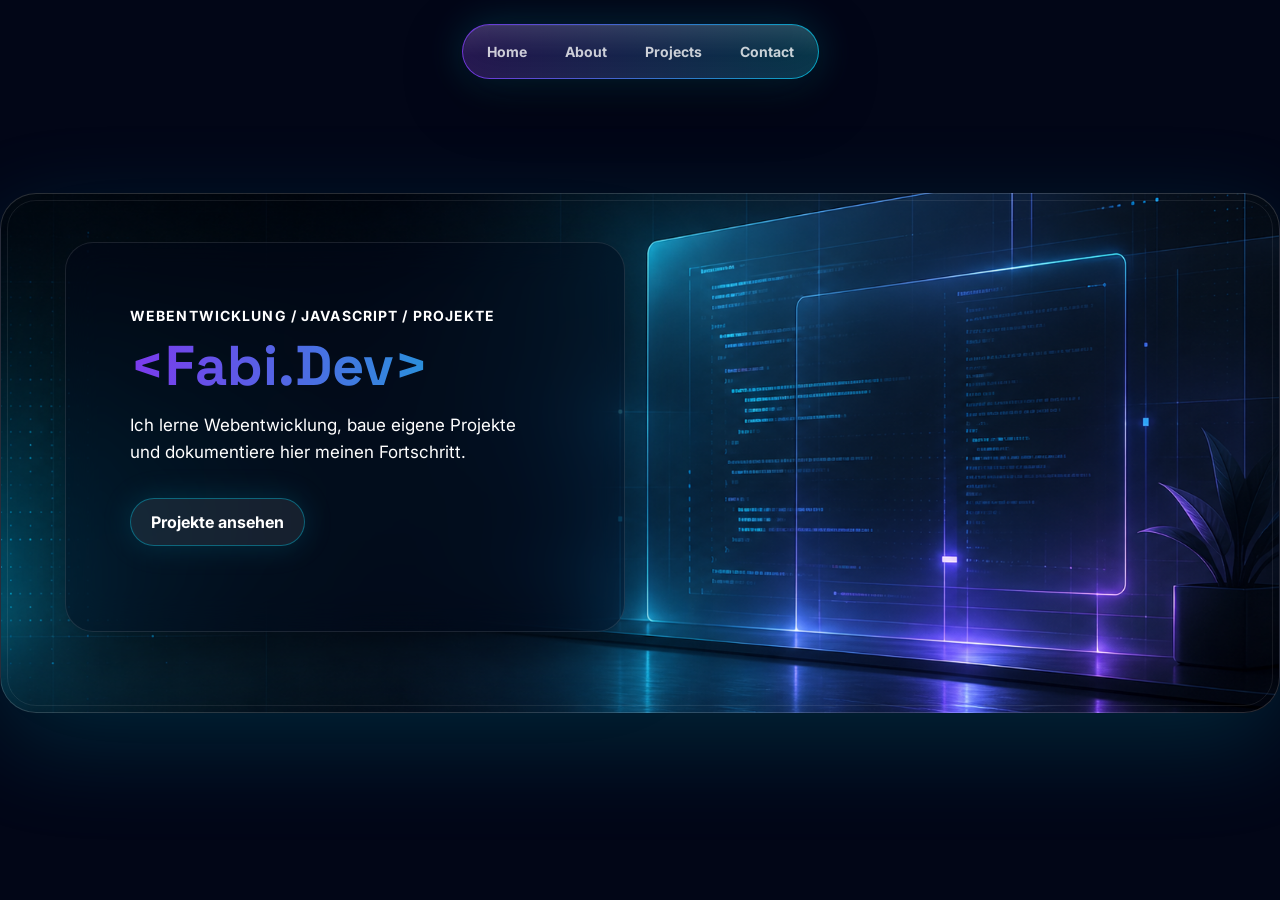
==== index.html @ 0a35dfc0 "Finish home 0.1" ====
﻿<!DOCTYPE html>
<html lang="de">
<head>
    <link rel="preconnect" href="https://fonts.googleapis.com">
    <link rel="preconnect" href="https://fonts.gstatic.com" crossorigin>
    <link href="https://fonts.googleapis.com/css2?family=Inter:wght@400;500;700;900&family=Space+Grotesk:wght@500;700&display=swap" rel="stylesheet">
    <meta charset="UTF-8">
    <meta name="viewport" content="width=device-width, initial-scale=1.0">
    <link rel="stylesheet" href="style.css">
    <title>Fabis-Portfolio</title>
</head>
<body>
    <header class="site-header">
       <nav class="glass-nav">
            <ul class="nav-links">
                <li><a href="#home">Home</a></li>
                <li><a href="#about">About</a></li>
                <li><a href="#projects">Projects</a></li>
                <li><a href="#contact">Contact</a></li>
            </ul>
        </nav>
    </header>

    <section class="hero">
        <div class="hero-card">
            <p class="hero-label">Webentwicklung / JavaScript / Projekte</p>
            <h1>&lt;Fabi.Dev&gt;</h1>
            <p class="hero-text">Ich lerne Webentwicklung, baue eigene Projekte und dokumentiere hier meinen Fortschritt.</p>
            <a class="hero-button" href="#projects">Projekte ansehen</a>
        </div>
    </section>

    <script src="main.js"></script>
</body>
</html>
---- style.css ----
h1,
h2,
h3,
.logo-text {
  font-family: "Space Grotesk", sans-serif;
}

* {
    box-sizing: border-box;
}

body {
  margin: 0;
  font-family: "Inter", sans-serif;
  background-color: #020617;
  color: white;
}

h1,
h2,
h3,
p {
    margin: 0;
}


.hero {
  display: flex;
  align-items: flex-start;
  max-width: 1280px;
  min-height: 520px;
  margin: 90px auto 0;
  padding: 48px 64px;
  border-radius: 36px;
  background-image: url("assets/img/bg-main.png");
  background-size: cover;
  background-position: center;
  background-repeat: no-repeat;
  border: 1px solid rgba(255, 255, 255, 0.16);
  box-shadow: 0 30px 100px rgba(6, 182, 212, 0.18);
  outline: 1px solid rgba(255, 255, 255, 0.08);
  outline-offset: -8px;
}

.hero-card {
  width: 560px;
  min-height: 390px;
  padding: 64px;
  border-radius: 28px;
  background: rgba(2, 6, 23, 0.42);
  border: 1px solid rgba(255, 255, 255, 0.1);
  backdrop-filter: blur(18px);
  box-shadow: 0 24px 80px rgba(0, 0, 0, 0.35);
}

.hero-card h1 {
  font-size: 56px;
  line-height: 1;
  background: linear-gradient(90deg, #7C3AED, #06b6d4);
  -webkit-background-clip: text;
  color: transparent;
}

.hero-label {
  margin-bottom: 14px;
  color: #ffffff;
  font-size: 14px;
  font-weight: 700;
  letter-spacing: 0.08em;
  text-transform: uppercase;
}

.hero-text {
  max-width: 390px;
  margin-top: 18px;
  color: rgb(255, 255, 255);
  font-size: 17px;
  line-height: 1.6;
}

.hero-button {
  display: inline-flex;
  margin-top: 32px;
  padding: 13px 20px;
  border-radius: 999px;
  background: rgba(255, 255, 255, 0.08);
  border: 1px solid rgba(6, 182, 212, 0.45);
  color: white;
  font-weight: 700;
  text-decoration: none;
  box-shadow: 0 0 30px rgba(6, 182, 212, 0.18);
}

.hero-button:hover {
  background: rgba(6, 182, 212, 0.16);
}


.site-header {
  position: relative;
  padding: 24px 48px;
}

.brand {
  position: absolute;
  left: 48px;
  top: 24px;
  display: flex;
  align-items: center;
  gap: 12px;
}

.logo-img {
  width: 44px;
  height: 44px;
  object-fit: contain;
}

.logo-text {
  font-size: 22px;
  font-weight: 700;
}

.glass-nav {
  position: relative;
  width: fit-content;
  margin: 0 auto;
  padding: 8px;
  border-radius: 999px;
  background:
    linear-gradient(rgba(2, 6, 23, 0.72), rgba(2, 6, 23, 0.72)) padding-box,
    linear-gradient(90deg, rgba(124, 58, 237, 0.9), rgba(6, 182, 212, 0.9)) border-box;
  border: 1px solid transparent;
  backdrop-filter: blur(22px);
  box-shadow:
    inset 0 1px 0 rgba(255, 255, 255, 0.16),
    inset 0 -18px 35px rgba(255, 255, 255, 0.035),
    0 18px 60px rgba(0, 0, 0, 0.35),
    0 0 42px rgba(6, 182, 212, 0.22);
}

.glass-nav::before {
  position: absolute;
  inset: 1px;
  border-radius: inherit;
  background: linear-gradient(180deg, rgba(255, 255, 255, 0.12), transparent 58%);
  content: "";
  pointer-events: none;
}

.nav-links {
  display: flex;
  gap: 6px;
  padding: 0;
  margin: 0;
  list-style: none;
}

.nav-links a {
  display: inline-flex;
  padding: 10px 16px;
  border-radius: 999px;
  color: rgba(255, 255, 255, 0.78);
  font-size: 14px;
  font-weight: 700;
  text-decoration: none;
  transition: background 0.2s ease, color 0.2s ease, box-shadow 0.2s ease;
}

.nav-links a:hover {
  color: white;
  background: rgba(255, 255, 255, 0.11);
  box-shadow: inset 0 1px 0 rgba(255, 255, 255, 0.12);
}
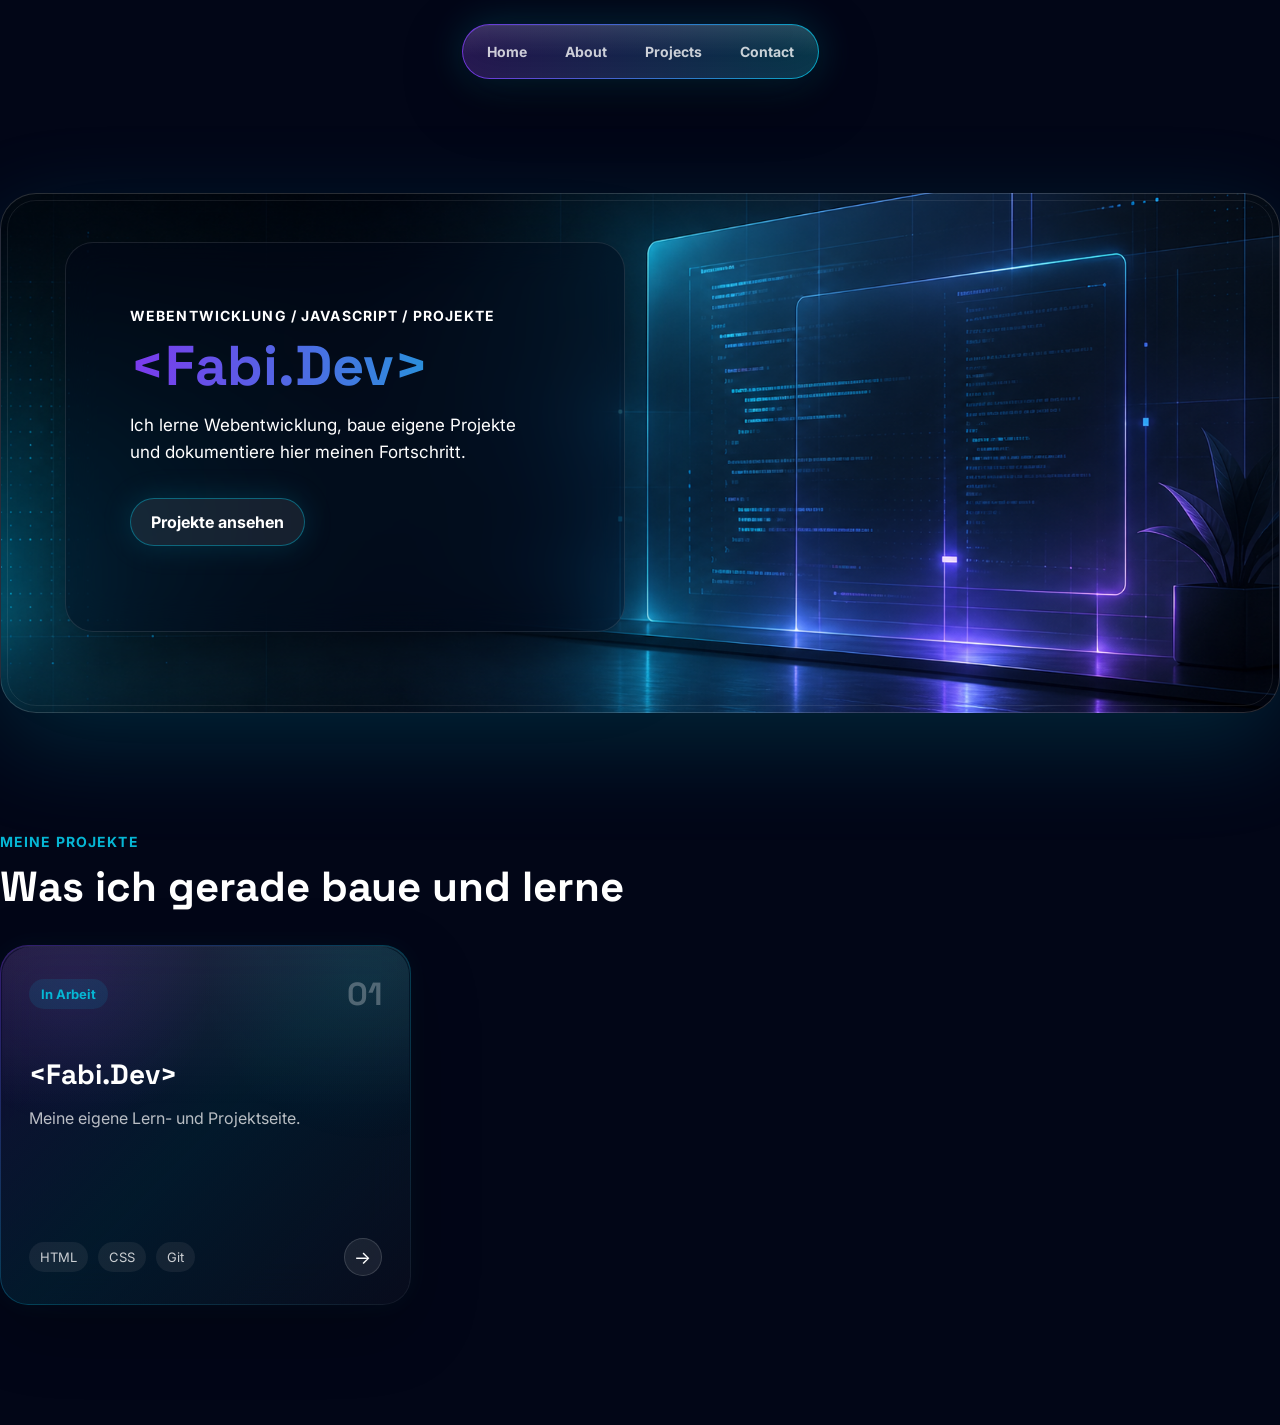
==== commit 9828c68f: "add project card flip interaction" ====
--- a/index.html
+++ b/index.html
@@ -1,35 +1,89 @@
-﻿<!DOCTYPE html>
+﻿<!doctype html>
 <html lang="de">
-<head>
-    <link rel="preconnect" href="https://fonts.googleapis.com">
-    <link rel="preconnect" href="https://fonts.gstatic.com" crossorigin>
-    <link href="https://fonts.googleapis.com/css2?family=Inter:wght@400;500;700;900&family=Space+Grotesk:wght@500;700&display=swap" rel="stylesheet">
-    <meta charset="UTF-8">
-    <meta name="viewport" content="width=device-width, initial-scale=1.0">
-    <link rel="stylesheet" href="style.css">
-    <title>Fabis-Portfolio</title>
-</head>
-<body>
+  <head>
+    <link rel="preconnect" href="https://fonts.googleapis.com" />
+    <link rel="preconnect" href="https://fonts.gstatic.com" crossorigin />
+    <link
+      href="https://fonts.googleapis.com/css2?family=Inter:wght@400;500;700;900&family=Space+Grotesk:wght@500;700&display=swap"
+      rel="stylesheet"
+    />
+    <meta charset="UTF-8" />
+    <meta name="viewport" content="width=device-width, initial-scale=1.0" />
+    <link rel="stylesheet" href="style.css" />
+    <title>&lt;Fabi.Dev&gt;</title>
+  </head>
+  <body>
     <header class="site-header">
-       <nav class="glass-nav">
-            <ul class="nav-links">
-                <li><a href="#home">Home</a></li>
-                <li><a href="#about">About</a></li>
-                <li><a href="#projects">Projects</a></li>
-                <li><a href="#contact">Contact</a></li>
-            </ul>
-        </nav>
+      <nav class="glass-nav">
+        <ul class="nav-links">
+          <li><a href="#home">Home</a></li>
+          <li><a href="#about">About</a></li>
+          <li><a href="#projects">Projects</a></li>
+          <li><a href="#contact">Contact</a></li>
+        </ul>
+      </nav>
     </header>
 
     <section class="hero">
-        <div class="hero-card">
-            <p class="hero-label">Webentwicklung / JavaScript / Projekte</p>
-            <h1>&lt;Fabi.Dev&gt;</h1>
-            <p class="hero-text">Ich lerne Webentwicklung, baue eigene Projekte und dokumentiere hier meinen Fortschritt.</p>
-            <a class="hero-button" href="#projects">Projekte ansehen</a>
-        </div>
+      <div class="hero-card">
+        <p class="hero-label">Webentwicklung / JavaScript / Projekte</p>
+        <h1>&lt;Fabi.Dev&gt;</h1>
+        <p class="hero-text">
+          Ich lerne Webentwicklung, baue eigene Projekte und dokumentiere hier
+          meinen Fortschritt.
+        </p>
+        <a class="hero-button" href="#projects">Projekte ansehen</a>
+      </div>
+    </section>
+
+    <section class="projects" id="projects">
+      <div class="section-header">
+        <p class="section-label">Meine Projekte</p>
+        <h2>Was ich gerade baue und lerne</h2>
+      </div>
+
+      <div class="project-grid">
+        <article class="project-card">
+          <div class="project-card-inner">
+            <div class="project-card-face project-card-front">
+              <div class="project-card-top">
+                <p class="project-status">In Arbeit</p>
+                <span class="project-number">01</span>
+              </div>
+
+              <h3>&lt;Fabi.Dev&gt;</h3>
+              <p>Meine eigene Lern- und Projektseite.</p>
+
+              <div class="project-card-bottom">
+                <div class="project-tags">
+                  <span>HTML</span>
+                  <span>CSS</span>
+                  <span>Git</span>
+                </div>
+
+                <button class="project-arrow" type="button">→</button>
+              </div>
+            </div>
+
+            <div class="project-card-face project-card-back">
+              <div class="project-back-top">
+                <p class="project-status">Beschreibung</p>
+                <button class="project-arrow" type="button">←</button>
+              </div>
+
+              <div class="project-back-content">
+                <h3>Was steckt drin?</h3>
+                <p>
+                  Dieses Portfolio ist meine Lernseite. Hier zeige ich Projekte,
+                  JavaScript-Übungen und meinen Fortschritt als Entwickler.
+                </p>
+              </div>
+            </div>
+          </div>
+        </article>
+      </div>
     </section>
 
     <script src="main.js"></script>
-</body>
+  </body>
 </html>
--- a/style.css
+++ b/style.css
@@ -172,3 +172,186 @@
   background: rgba(255, 255, 255, 0.11);
   box-shadow: inset 0 1px 0 rgba(255, 255, 255, 0.12);
 }
+
+.projects {
+  max-width: 1280px;
+  margin: 120px auto 0;
+  padding-bottom: 120px;
+}
+
+.section-header {
+  margin-bottom: 32px;
+}
+
+.section-label {
+  color: #06b6d4;
+  font-size: 14px;
+  font-weight: 700;
+  text-transform: uppercase;
+  letter-spacing: 0.08em;
+}
+
+.section-header h2 {
+  margin-top: 10px;
+  font-size: 42px;
+}
+
+.project-grid {
+  display: grid;
+  grid-template-columns: repeat(3, 1fr);
+  gap: 24px;
+}
+
+.project-card {
+  position: relative;
+  min-height: 360px;
+  border-radius: 28px;
+  perspective: 1000px;
+}
+
+.project-card-inner {
+  position: relative;
+  min-height: 360px;
+  transition: transform 0.7s ease;
+  transform-style: preserve-3d;
+}
+
+.project-card.is-flipped .project-card-inner {
+  transform: rotateY(180deg);
+}
+
+.project-card-face {
+  position: absolute;
+  inset: 0;
+  display: flex;
+  flex-direction: column;
+  padding: 28px;
+  border-radius: 28px;
+  overflow: hidden;
+  background:
+    linear-gradient(rgba(2, 6, 23, 0.68), rgba(2, 6, 23, 0.68)) padding-box,
+    linear-gradient(135deg, rgba(124, 58, 237, 0.42), rgba(6, 182, 212, 0.34), rgba(255, 255, 255, 0.08)) border-box;
+  border: 1px solid transparent;
+  backdrop-filter: blur(22px);
+  box-shadow:
+    inset 0 1px 0 rgba(255, 255, 255, 0.1),
+    0 24px 70px rgba(0, 0, 0, 0.24),
+    0 0 28px rgba(6, 182, 212, 0.06);
+  backface-visibility: hidden;
+}
+
+.project-card-back {
+  transform: rotateY(180deg);
+}
+
+.project-back-top {
+  display: flex;
+  align-items: center;
+  justify-content: space-between;
+  gap: 16px;
+}
+
+.project-card-face::before {
+  position: absolute;
+  inset: 1px;
+  border-radius: inherit;
+  background:
+    linear-gradient(180deg, rgba(255, 255, 255, 0.07), transparent 45%),
+    radial-gradient(circle at 18% 12%, rgba(124, 58, 237, 0.1), transparent 30%),
+    radial-gradient(circle at 90% 8%, rgba(6, 182, 212, 0.08), transparent 34%);
+  content: "";
+  pointer-events: none;
+}
+
+.project-card-face > * {
+  position: relative;
+  z-index: 1;
+}
+
+.project-card-top,
+.project-card-bottom {
+  display: flex;
+  align-items: center;
+  justify-content: space-between;
+  gap: 16px;
+}
+
+.project-number {
+  color: rgba(255, 255, 255, 0.28);
+  font-family: "Space Grotesk", sans-serif;
+  font-size: 32px;
+  font-weight: 700;
+}
+
+.project-status {
+  width: fit-content;
+  padding: 7px 12px;
+  border-radius: 999px;
+  background: rgba(6, 182, 212, 0.12);
+  color: #06b6d4;
+  font-size: 13px;
+  font-weight: 700;
+}
+
+.project-card-front h3 {
+  margin-top: 42px;
+  font-size: 28px;
+}
+
+.project-card-front > p:not(.project-status) {
+  margin-top: 14px;
+  color: rgba(255, 255, 255, 0.72);
+  line-height: 1.6;
+}
+
+.project-back-content h3 {
+  margin-top: 34px;
+  font-size: 26px;
+}
+
+.project-back-content p:not(.project-status) {
+  max-width: 92%;
+  margin-top: 16px;
+  color: rgba(255, 255, 255, 0.72);
+  line-height: 1.55;
+}
+
+.project-tags {
+  display: flex;
+  gap: 10px;
+  margin-top: 0;
+}
+
+.project-tags span {
+  padding: 7px 11px;
+  border-radius: 999px;
+  background: rgba(216, 205, 205, 0.08);
+  color: rgba(255, 255, 255, 0.78);
+  font-size: 13px;
+}
+
+.project-card-bottom {
+  margin-top: auto;
+  padding-top: 36px;
+}
+
+.project-arrow {
+  display: grid;
+  width: 38px;
+  height: 38px;
+  place-items: center;
+  flex: 0 0 auto;
+  border-radius: 999px;
+  background: rgba(255, 255, 255, 0.08);
+  border: 1px solid rgba(255, 255, 255, 0.14);
+  color: white;
+  cursor: pointer;
+  font-size: 18px;
+  font-family: inherit;
+  text-decoration: none;
+}
+
+.project-arrow:hover {
+  background: rgba(6, 182, 212, 0.16);
+  border-color: rgba(6, 182, 212, 0.38);
+}
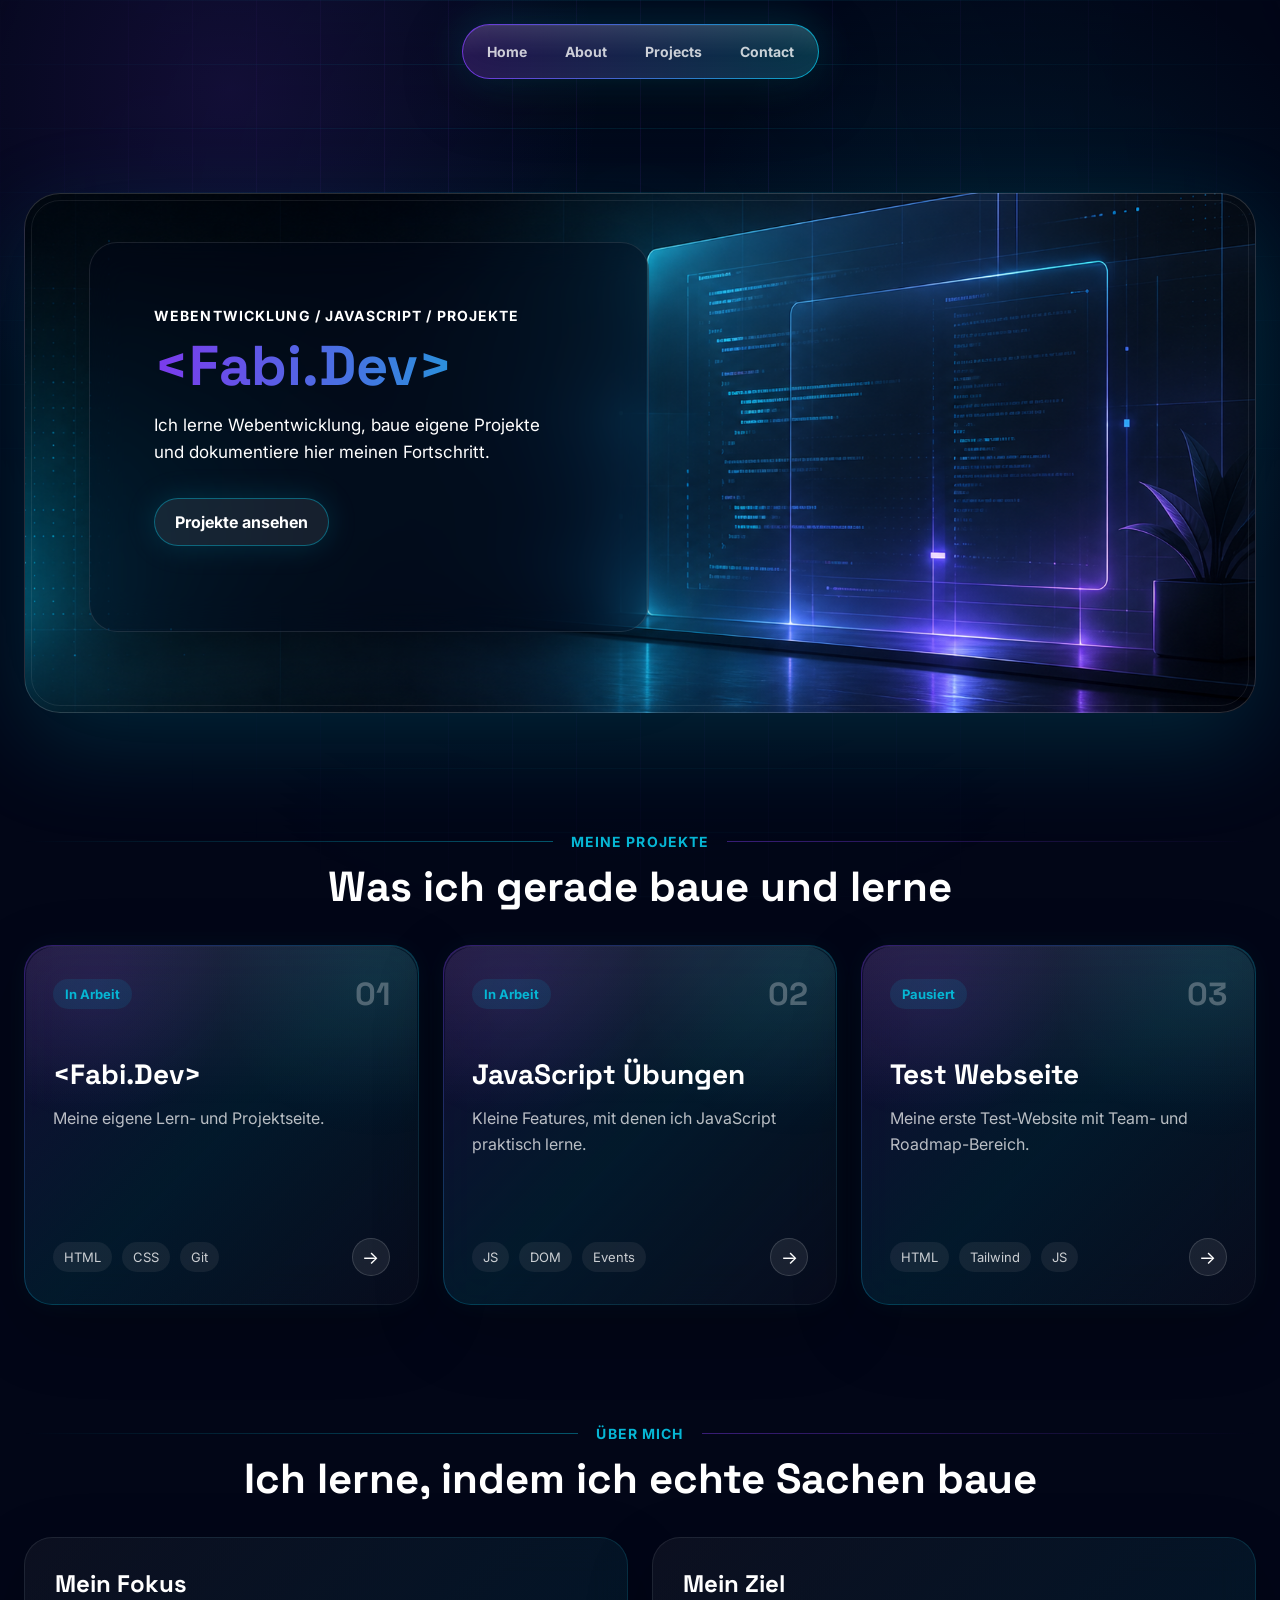
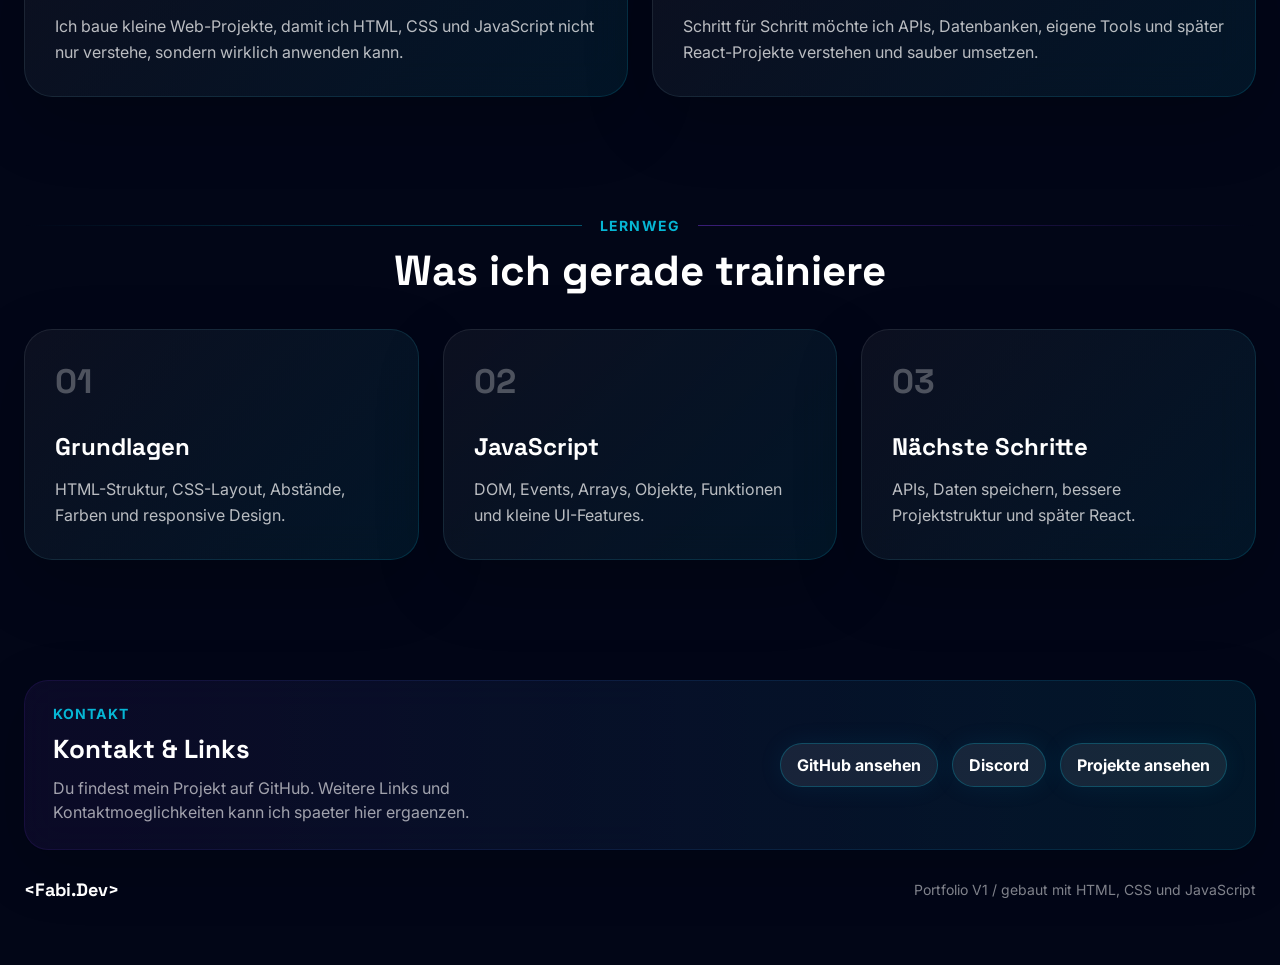
==== commit 771d77ec: "Finish portfolio v1" ====
--- a/index.html
+++ b/index.html
@@ -81,8 +81,160 @@
             </div>
           </div>
         </article>
-      </div>
-    </section>
+
+        <article class="project-card">
+          <div class="project-card-inner">
+            <div class="project-card-face project-card-front">
+              <div class="project-card-top">
+                <p class="project-status">In Arbeit</p>
+                <span class="project-number">02</span>
+              </div>
+
+              <h3>JavaScript Übungen</h3>
+              <p>Kleine Features, mit denen ich JavaScript praktisch lerne.</p>
+
+              <div class="project-card-bottom">
+                <div class="project-tags">
+                  <span>JS</span>
+                  <span>DOM</span>
+                  <span>Events</span>
+                </div>
+
+                <button class="project-arrow" type="button">→</button>
+              </div>
+            </div>
+
+            <div class="project-card-face project-card-back">
+              <div class="project-back-top">
+                <p class="project-status">Beschreibung</p>
+                <button class="project-arrow" type="button">←</button>
+              </div>
+
+              <div class="project-back-content">
+                <h3>Was steckt drin?</h3>
+                <p>
+                  Hier sammle ich kleine JavaScript-Features wie Filter,
+                  Buttons, Karten, Interaktionen und spaeter API-Tests.
+                </p>
+              </div>
+            </div>
+          </div>
+        </article>
+
+        <article class="project-card">
+          <div class="project-card-inner">
+            <div class="project-card-face project-card-front">
+              <div class="project-card-top">
+                <p class="project-status">Pausiert</p>
+                <span class="project-number">03</span>
+              </div>
+
+              <h3>Test Webseite</h3>
+              <p>Meine erste Test-Website mit Team- und Roadmap-Bereich.</p>
+
+              <div class="project-card-bottom">
+                <div class="project-tags">
+                  <span>HTML</span>
+                  <span>Tailwind</span>
+                  <span>JS</span>
+                </div>
+
+                <button class="project-arrow" type="button">→</button>
+              </div>
+            </div>
+
+            <div class="project-card-face project-card-back">
+              <div class="project-back-top">
+                <p class="project-status">Beschreibung</p>
+                <button class="project-arrow" type="button">←</button>
+              </div>
+
+              <div class="project-back-content">
+                <h3>Was steckt drin?</h3>
+                <p>
+                  In diesem Projekt habe ich Daten und Darstellung getrennt,
+                  Karten per JavaScript erzeugt und Filter-Funktionen gebaut.
+                </p>
+              </div>
+            </div>
+          </div>
+        </article>
+      </div>
+    </section>
+
+    <section class="about" id="about">
+      <div class="section-header">
+        <p class="section-label">Über mich</p>
+        <h2>Ich lerne, indem ich echte Sachen baue</h2>
+      </div>
+
+      <div class="about-grid">
+        <article class="info-card">
+          <h3>Mein Fokus</h3>
+          <p>
+            Ich baue kleine Web-Projekte, damit ich HTML, CSS und JavaScript
+            nicht nur verstehe, sondern wirklich anwenden kann.
+          </p>
+        </article>
+
+        <article class="info-card">
+          <h3>Mein Ziel</h3>
+          <p>
+            Schritt für Schritt möchte ich APIs, Datenbanken, eigene Tools und
+            später React-Projekte verstehen und sauber umsetzen.
+          </p>
+        </article>
+      </div>
+    </section>
+
+    <section class="learning">
+      <div class="section-header">
+        <p class="section-label">Lernweg</p>
+        <h2>Was ich gerade trainiere</h2>
+      </div>
+
+      <div class="learning-grid">
+        <article class="learning-item">
+          <span>01</span>
+          <h3>Grundlagen</h3>
+          <p>HTML-Struktur, CSS-Layout, Abstände, Farben und responsive Design.</p>
+        </article>
+
+        <article class="learning-item">
+          <span>02</span>
+          <h3>JavaScript</h3>
+          <p>DOM, Events, Arrays, Objekte, Funktionen und kleine UI-Features.</p>
+        </article>
+
+        <article class="learning-item">
+          <span>03</span>
+          <h3>Nächste Schritte</h3>
+          <p>APIs, Daten speichern, bessere Projektstruktur und später React.</p>
+        </article>
+      </div>
+    </section>
+
+    <section class="contact" id="contact">
+      <div>
+        <p class="section-label">Kontakt</p>
+        <h2>Kontakt & Links</h2>
+        <p class="contact-text">
+          Du findest mein Projekt auf GitHub. Weitere Links und Kontaktmoeglichkeiten
+          kann ich spaeter hier ergaenzen.
+        </p>
+      </div>
+
+      <div class="contact-actions">
+        <a href="https://github.com/xFabi" target="_blank" rel="noreferrer">GitHub ansehen</a>
+        <a href="#" target="_blank" rel="noreferrer">Discord</a>
+        <a class="contact-secondary" href="#projects">Projekte ansehen</a>
+      </div>
+    </section>
+
+    <footer class="site-footer">
+      <p>&lt;Fabi.Dev&gt;</p>
+      <span>Portfolio V1 / gebaut mit HTML, CSS und JavaScript</span>
+    </footer>
 
     <script src="main.js"></script>
   </body>
--- a/style.css
+++ b/style.css
@@ -14,6 +14,60 @@
   font-family: "Inter", sans-serif;
   background-color: #020617;
   color: white;
+}
+
+body::before {
+  position: fixed;
+  inset: 0;
+  z-index: -1;
+  background:
+    radial-gradient(circle at 18% 10%, rgba(124, 58, 237, 0.14), transparent 28%),
+    radial-gradient(circle at 80% 34%, rgba(6, 182, 212, 0.1), transparent 30%),
+    #020617;
+  content: "";
+}
+
+body::after {
+  position: fixed;
+  inset: 0;
+  z-index: 0;
+  background-image:
+    linear-gradient(rgba(6, 182, 212, 0.14) 1px, transparent 1px),
+    linear-gradient(90deg, rgba(124, 58, 237, 0.11) 1px, transparent 1px),
+    linear-gradient(180deg, transparent, rgba(6, 182, 212, 0.035), transparent);
+  background-size: 64px 64px, 64px 64px, 100% 240px;
+  box-shadow: inset 0 0 120px rgba(6, 182, 212, 0.08);
+  mask-image: radial-gradient(circle at 50% 28%, black, transparent 78%);
+  animation: gridMove 18s linear infinite;
+  content: "";
+  pointer-events: none;
+}
+
+.site-header,
+.hero,
+.projects,
+.about,
+.learning,
+.contact,
+.site-footer {
+  position: relative;
+  z-index: 1;
+}
+
+@keyframes gridMove {
+  0% {
+    background-position: 0 0;
+    opacity: 0.7;
+  }
+
+  50% {
+    opacity: 0.5;
+  }
+
+  100% {
+    background-position: 64px 64px;
+    opacity: 0.7;
+  }
 }
 
 h1,
@@ -179,16 +233,40 @@
   padding-bottom: 120px;
 }
 
+.about,
+.learning,
+.contact,
+.site-footer {
+  max-width: 1280px;
+  margin: 0 auto;
+}
+
 .section-header {
   margin-bottom: 32px;
+  text-align: center;
 }
 
 .section-label {
+  display: grid;
+  grid-template-columns: 1fr auto 1fr;
+  align-items: center;
+  gap: 18px;
   color: #06b6d4;
   font-size: 14px;
   font-weight: 700;
   text-transform: uppercase;
   letter-spacing: 0.08em;
+}
+
+.section-label::before,
+.section-label::after {
+  height: 1px;
+  background: linear-gradient(90deg, transparent, rgba(6, 182, 212, 0.45));
+  content: "";
+}
+
+.section-label::after {
+  background: linear-gradient(90deg, rgba(124, 58, 237, 0.45), transparent);
 }
 
 .section-header h2 {
@@ -355,3 +433,230 @@
   background: rgba(6, 182, 212, 0.16);
   border-color: rgba(6, 182, 212, 0.38);
 }
+
+.about,
+.learning {
+  padding-bottom: 120px;
+}
+
+.about-grid,
+.learning-grid {
+  display: grid;
+  grid-template-columns: repeat(2, 1fr);
+  gap: 24px;
+}
+
+.learning-grid {
+  grid-template-columns: repeat(3, 1fr);
+}
+
+.info-card,
+.learning-item,
+.contact {
+  border-radius: 28px;
+  background:
+    linear-gradient(rgba(2, 6, 23, 0.66), rgba(2, 6, 23, 0.66)) padding-box,
+    linear-gradient(135deg, rgba(255, 255, 255, 0.12), rgba(6, 182, 212, 0.26)) border-box;
+  border: 1px solid transparent;
+  backdrop-filter: blur(18px);
+  box-shadow: 0 24px 70px rgba(0, 0, 0, 0.2);
+}
+
+.info-card,
+.learning-item {
+  padding: 30px;
+}
+
+.info-card h3,
+.learning-item h3 {
+  font-size: 24px;
+}
+
+.info-card p,
+.learning-item p {
+  margin-top: 14px;
+  color: rgba(255, 255, 255, 0.72);
+  line-height: 1.65;
+}
+
+.learning-item span {
+  display: inline-flex;
+  margin-bottom: 28px;
+  color: rgba(255, 255, 255, 0.28);
+  font-family: "Space Grotesk", sans-serif;
+  font-size: 34px;
+  font-weight: 700;
+}
+
+.contact {
+  display: flex;
+  justify-content: space-between;
+  gap: 28px;
+  align-items: center;
+  margin-bottom: 28px;
+  padding: 24px 28px;
+  border-radius: 24px;
+  background:
+    linear-gradient(rgba(2, 6, 23, 0.58), rgba(2, 6, 23, 0.58)) padding-box,
+    linear-gradient(90deg, rgba(124, 58, 237, 0.18), rgba(6, 182, 212, 0.24)) border-box;
+  border: 1px solid transparent;
+  backdrop-filter: blur(18px);
+  box-shadow: 0 18px 60px rgba(0, 0, 0, 0.18);
+}
+
+.contact h2 {
+  max-width: 420px;
+  margin-top: 10px;
+  font-size: 26px;
+}
+
+.contact .section-label {
+  display: block;
+}
+
+.contact .section-label::before,
+.contact .section-label::after {
+  display: none;
+}
+
+.contact-text {
+  max-width: 520px;
+  margin-top: 10px;
+  color: rgba(255, 255, 255, 0.62);
+  line-height: 1.55;
+}
+
+.contact-actions {
+  display: flex;
+  gap: 14px;
+  flex-wrap: wrap;
+}
+
+.contact-actions a {
+  display: inline-flex;
+  align-items: center;
+  justify-content: center;
+  padding: 11px 16px;
+  border-radius: 999px;
+  background: rgba(255, 255, 255, 0.08);
+  border: 1px solid rgba(6, 182, 212, 0.28);
+  color: white;
+  font-weight: 700;
+  text-decoration: none;
+  box-shadow: 0 0 26px rgba(6, 182, 212, 0.08);
+}
+
+.contact-actions a:hover {
+  color: white;
+  background: rgba(255, 255, 255, 0.12);
+}
+
+.site-footer {
+  display: flex;
+  justify-content: space-between;
+  align-items: center;
+  gap: 24px;
+  margin-bottom: 32px;
+  padding: 0 0 32px;
+  background: transparent;
+  border: 0;
+  backdrop-filter: none;
+  box-shadow: none;
+  color: rgba(255, 255, 255, 0.5);
+  font-size: 14px;
+}
+
+.site-footer p {
+  color: white;
+  font-family: "Space Grotesk", sans-serif;
+  font-size: 18px;
+  font-weight: 700;
+}
+
+@media (max-width: 1320px) {
+  .hero,
+  .projects,
+  .about,
+  .learning,
+  .contact,
+  .site-footer {
+    margin-left: 24px;
+    margin-right: 24px;
+  }
+}
+
+@media (max-width: 980px) {
+  .project-grid,
+  .about-grid,
+  .learning-grid {
+    grid-template-columns: 1fr;
+  }
+
+  .hero {
+    min-height: auto;
+    padding: 28px;
+  }
+
+  .hero-card {
+    width: 100%;
+    min-height: auto;
+    padding: 34px;
+  }
+
+  .hero-card h1 {
+    font-size: 42px;
+  }
+
+  .section-header h2,
+  .contact h2 {
+    font-size: 32px;
+  }
+
+  .contact {
+    align-items: flex-start;
+    flex-direction: column;
+  }
+}
+
+@media (max-width: 640px) {
+  .site-header {
+    padding: 18px 14px;
+  }
+
+  .glass-nav {
+    width: 100%;
+    overflow-x: auto;
+  }
+
+  .nav-links {
+    min-width: max-content;
+  }
+
+  .hero,
+  .projects,
+  .about,
+  .learning,
+  .contact,
+  .site-footer {
+    margin-left: 14px;
+    margin-right: 14px;
+  }
+
+  .hero {
+    margin-top: 44px;
+    border-radius: 28px;
+  }
+
+  .hero-card h1 {
+    font-size: 34px;
+  }
+
+  .project-card,
+  .project-card-inner {
+    min-height: 380px;
+  }
+
+  .site-footer {
+    flex-direction: column;
+  }
+}
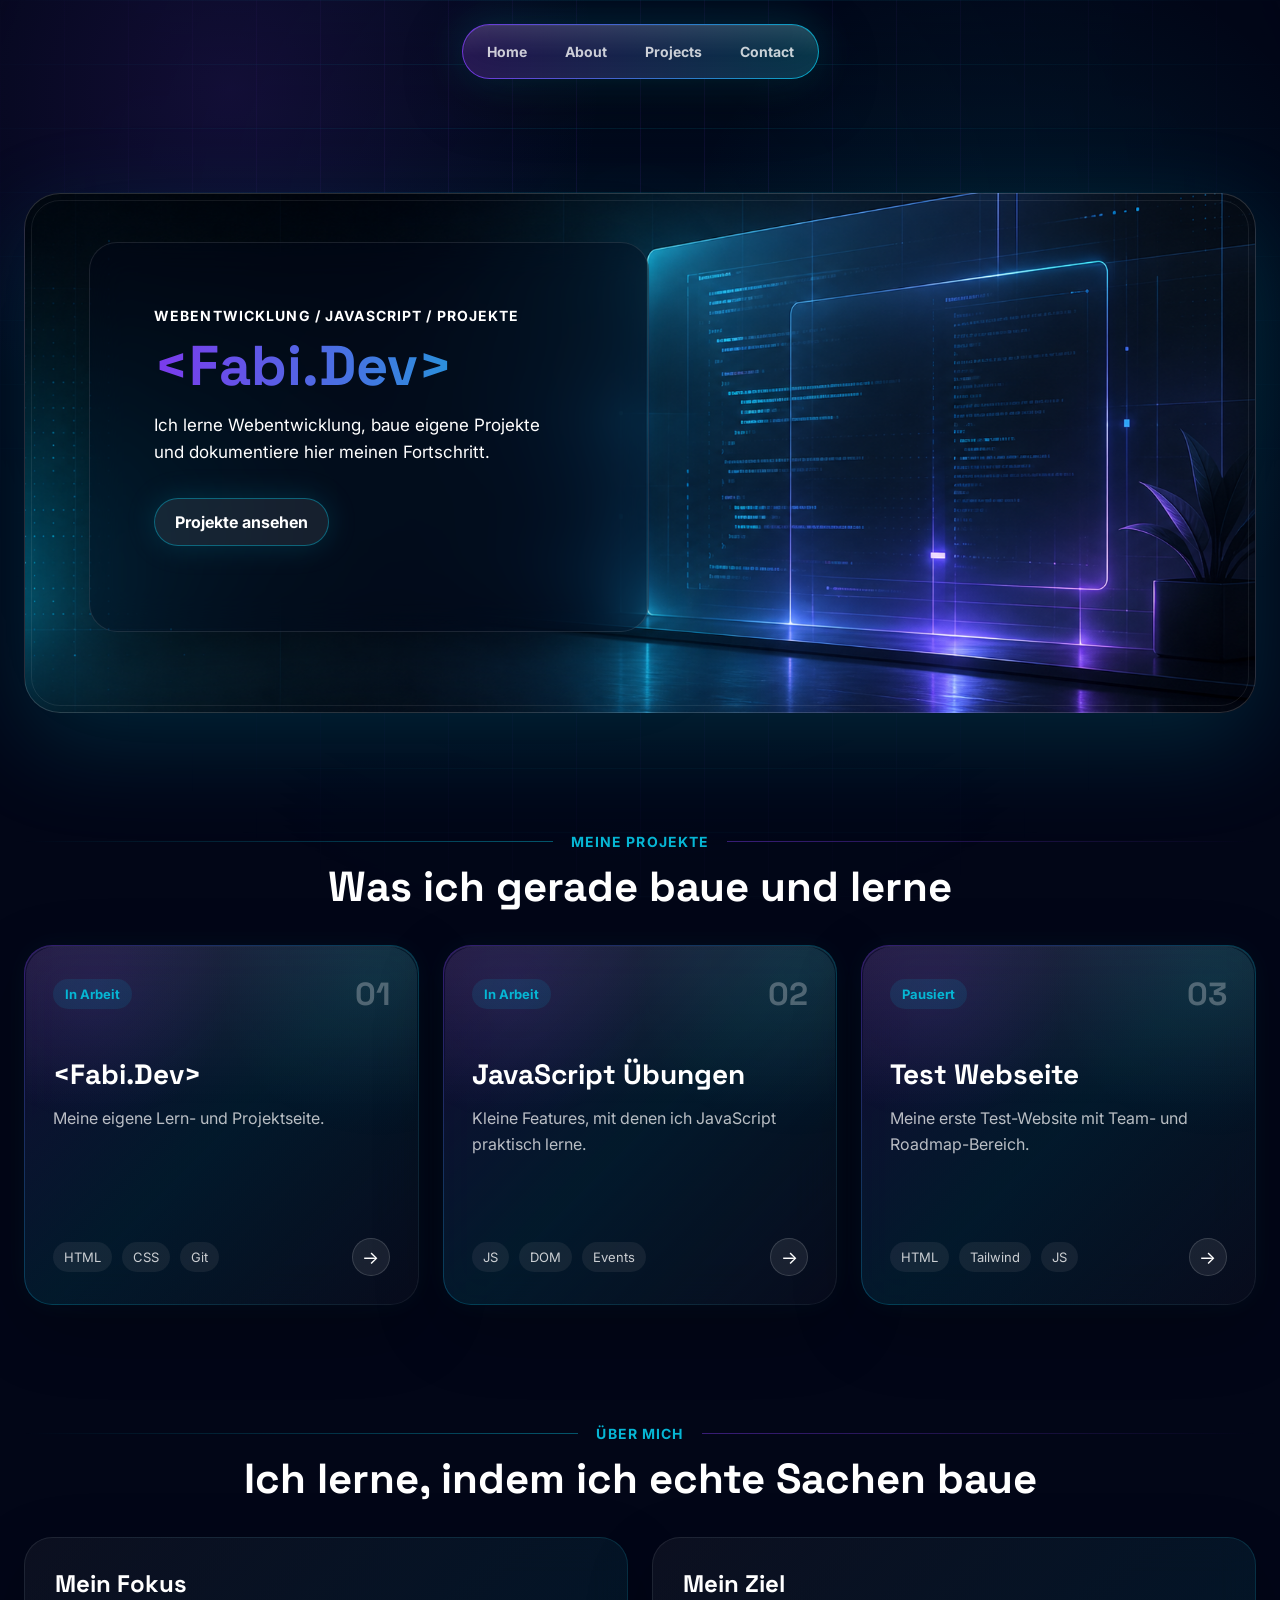
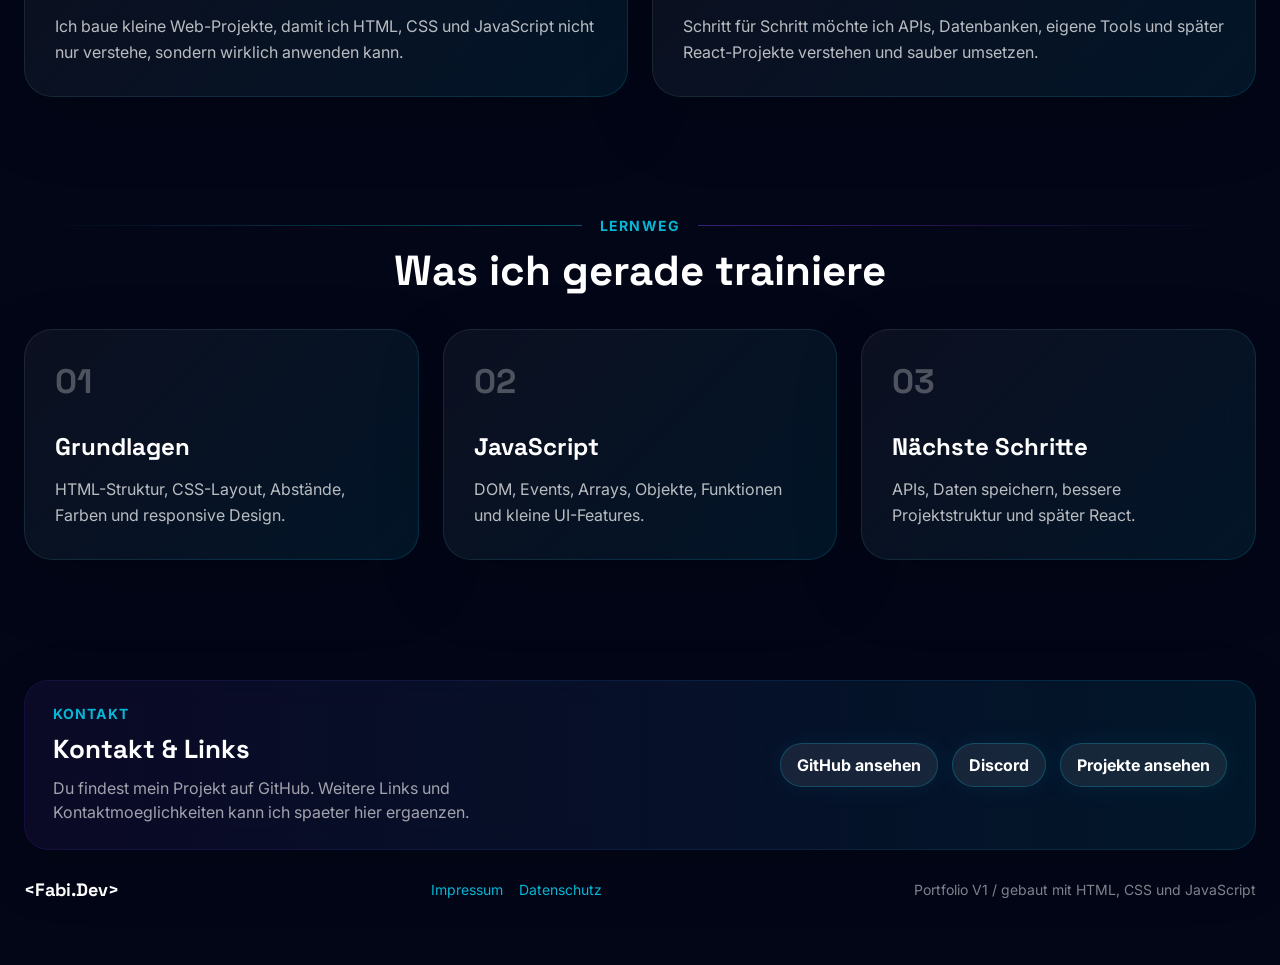
==== commit 7141c8ec: "add Impressum/Datenschutz" ====
--- a/index.html
+++ b/index.html
@@ -226,13 +226,17 @@
 
       <div class="contact-actions">
         <a href="https://github.com/xFabi" target="_blank" rel="noreferrer">GitHub ansehen</a>
-        <a href="#" target="_blank" rel="noreferrer">Discord</a>
+        <a href="https://discord.com/users/1252322907980566538" target="_blank" rel="noreferrer">Discord</a>
         <a class="contact-secondary" href="#projects">Projekte ansehen</a>
       </div>
     </section>
 
     <footer class="site-footer">
       <p>&lt;Fabi.Dev&gt;</p>
+      <div class="footer-links">
+        <a href="impressum.html">Impressum</a>
+        <a href="datenschutz.html">Datenschutz</a>
+      </div>
       <span>Portfolio V1 / gebaut mit HTML, CSS und JavaScript</span>
     </footer>
 
--- a/style.css
+++ b/style.css
@@ -573,6 +573,67 @@
   font-weight: 700;
 }
 
+.footer-links {
+  display: flex;
+  gap: 16px;
+}
+
+.footer-links a,
+.legal-card a {
+  color: #06b6d4;
+  text-decoration: none;
+}
+
+.footer-links a:hover,
+.legal-card a:hover {
+  color: white;
+}
+
+.legal-page {
+  max-width: 920px;
+  margin: 90px auto 120px;
+  padding: 0 24px;
+}
+
+.legal-card {
+  padding: 42px;
+  border-radius: 28px;
+  background:
+    linear-gradient(rgba(2, 6, 23, 0.7), rgba(2, 6, 23, 0.7)) padding-box,
+    linear-gradient(135deg, rgba(124, 58, 237, 0.28), rgba(6, 182, 212, 0.24)) border-box;
+  border: 1px solid transparent;
+  backdrop-filter: blur(18px);
+  box-shadow: 0 24px 80px rgba(0, 0, 0, 0.25);
+}
+
+.legal-card .section-label {
+  display: block;
+}
+
+.legal-card .section-label::before,
+.legal-card .section-label::after {
+  display: none;
+}
+
+.legal-card h1 {
+  margin-top: 12px;
+  font-size: 46px;
+}
+
+.legal-card section {
+  margin-top: 34px;
+}
+
+.legal-card h2 {
+  font-size: 24px;
+}
+
+.legal-card p {
+  margin-top: 12px;
+  color: rgba(255, 255, 255, 0.72);
+  line-height: 1.7;
+}
+
 @media (max-width: 1320px) {
   .hero,
   .projects,
@@ -658,5 +719,18 @@
 
   .site-footer {
     flex-direction: column;
-  }
-}
+    align-items: flex-start;
+  }
+
+  .footer-links {
+    flex-wrap: wrap;
+  }
+
+  .legal-card {
+    padding: 28px;
+  }
+
+  .legal-card h1 {
+    font-size: 34px;
+  }
+}
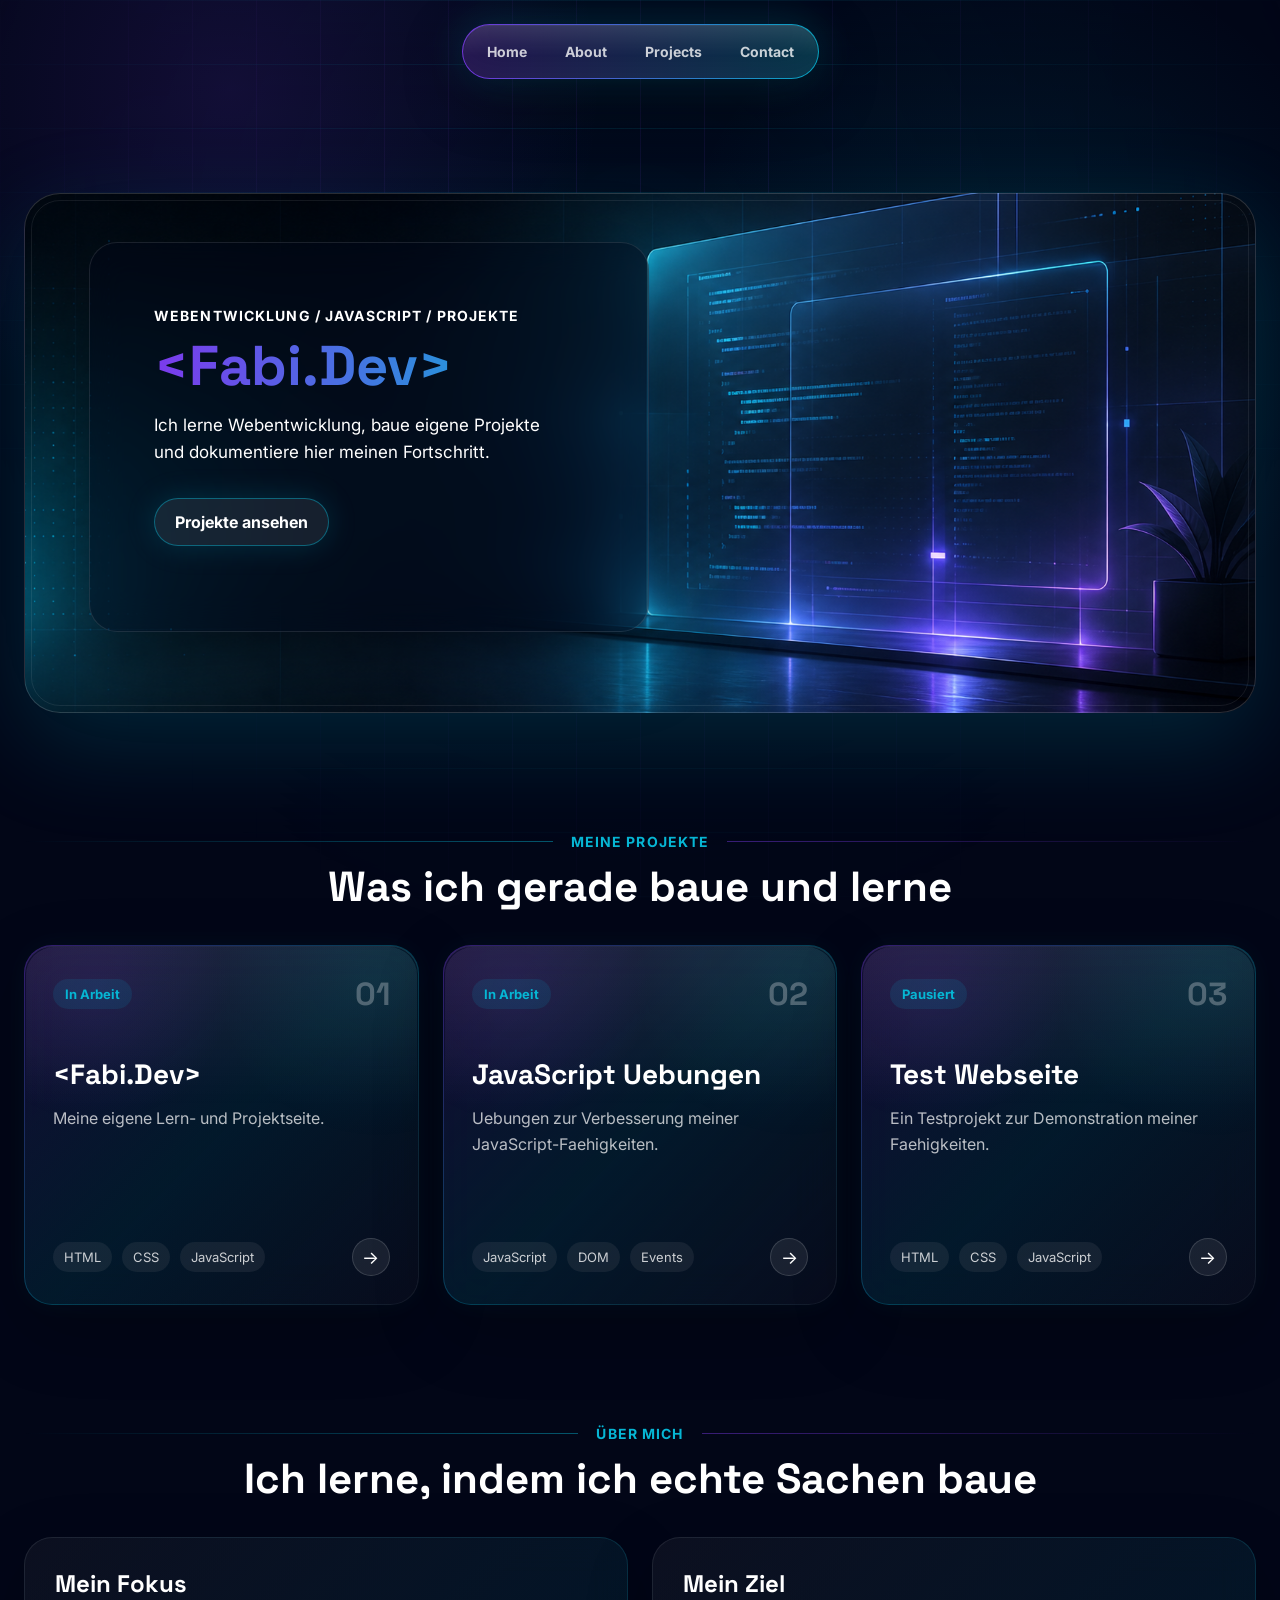
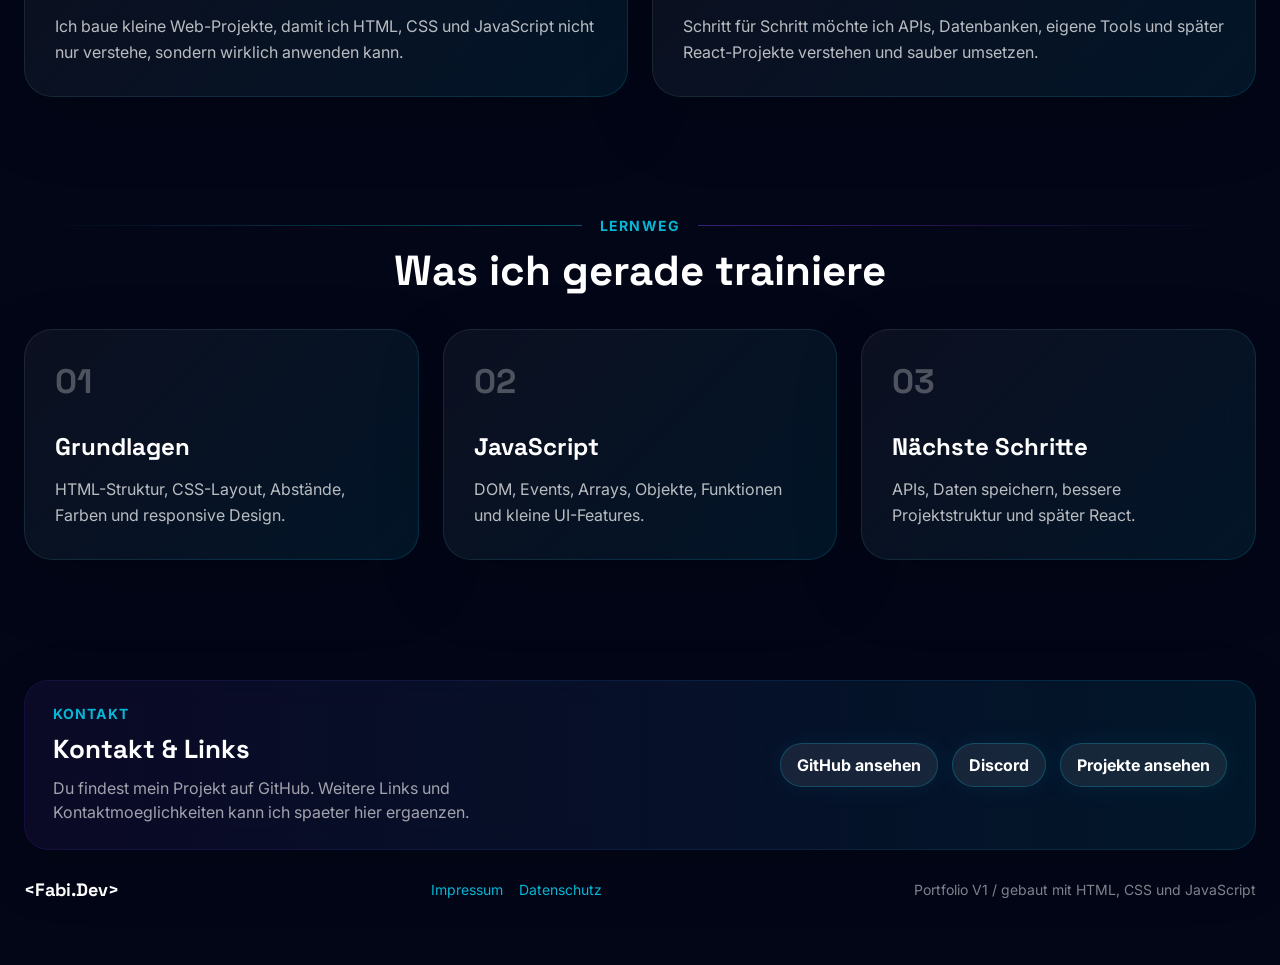
==== commit d97f2249: "render project cards from Data" ====
--- a/index.html
+++ b/index.html
@@ -42,124 +42,7 @@
         <h2>Was ich gerade baue und lerne</h2>
       </div>
 
-      <div class="project-grid">
-        <article class="project-card">
-          <div class="project-card-inner">
-            <div class="project-card-face project-card-front">
-              <div class="project-card-top">
-                <p class="project-status">In Arbeit</p>
-                <span class="project-number">01</span>
-              </div>
-
-              <h3>&lt;Fabi.Dev&gt;</h3>
-              <p>Meine eigene Lern- und Projektseite.</p>
-
-              <div class="project-card-bottom">
-                <div class="project-tags">
-                  <span>HTML</span>
-                  <span>CSS</span>
-                  <span>Git</span>
-                </div>
-
-                <button class="project-arrow" type="button">→</button>
-              </div>
-            </div>
-
-            <div class="project-card-face project-card-back">
-              <div class="project-back-top">
-                <p class="project-status">Beschreibung</p>
-                <button class="project-arrow" type="button">←</button>
-              </div>
-
-              <div class="project-back-content">
-                <h3>Was steckt drin?</h3>
-                <p>
-                  Dieses Portfolio ist meine Lernseite. Hier zeige ich Projekte,
-                  JavaScript-Übungen und meinen Fortschritt als Entwickler.
-                </p>
-              </div>
-            </div>
-          </div>
-        </article>
-
-        <article class="project-card">
-          <div class="project-card-inner">
-            <div class="project-card-face project-card-front">
-              <div class="project-card-top">
-                <p class="project-status">In Arbeit</p>
-                <span class="project-number">02</span>
-              </div>
-
-              <h3>JavaScript Übungen</h3>
-              <p>Kleine Features, mit denen ich JavaScript praktisch lerne.</p>
-
-              <div class="project-card-bottom">
-                <div class="project-tags">
-                  <span>JS</span>
-                  <span>DOM</span>
-                  <span>Events</span>
-                </div>
-
-                <button class="project-arrow" type="button">→</button>
-              </div>
-            </div>
-
-            <div class="project-card-face project-card-back">
-              <div class="project-back-top">
-                <p class="project-status">Beschreibung</p>
-                <button class="project-arrow" type="button">←</button>
-              </div>
-
-              <div class="project-back-content">
-                <h3>Was steckt drin?</h3>
-                <p>
-                  Hier sammle ich kleine JavaScript-Features wie Filter,
-                  Buttons, Karten, Interaktionen und spaeter API-Tests.
-                </p>
-              </div>
-            </div>
-          </div>
-        </article>
-
-        <article class="project-card">
-          <div class="project-card-inner">
-            <div class="project-card-face project-card-front">
-              <div class="project-card-top">
-                <p class="project-status">Pausiert</p>
-                <span class="project-number">03</span>
-              </div>
-
-              <h3>Test Webseite</h3>
-              <p>Meine erste Test-Website mit Team- und Roadmap-Bereich.</p>
-
-              <div class="project-card-bottom">
-                <div class="project-tags">
-                  <span>HTML</span>
-                  <span>Tailwind</span>
-                  <span>JS</span>
-                </div>
-
-                <button class="project-arrow" type="button">→</button>
-              </div>
-            </div>
-
-            <div class="project-card-face project-card-back">
-              <div class="project-back-top">
-                <p class="project-status">Beschreibung</p>
-                <button class="project-arrow" type="button">←</button>
-              </div>
-
-              <div class="project-back-content">
-                <h3>Was steckt drin?</h3>
-                <p>
-                  In diesem Projekt habe ich Daten und Darstellung getrennt,
-                  Karten per JavaScript erzeugt und Filter-Funktionen gebaut.
-                </p>
-              </div>
-            </div>
-          </div>
-        </article>
-      </div>
+      <div class="project-grid" id="project-grid"></div>
     </section>
 
     <section class="about" id="about">
@@ -240,6 +123,11 @@
       <span>Portfolio V1 / gebaut mit HTML, CSS und JavaScript</span>
     </footer>
 
-    <script src="main.js"></script>
+
+
+    
+      <script src="data-js/projekte.js"></script>  
+    <script src="js/main.js"></script>
   </body>
 </html>
+
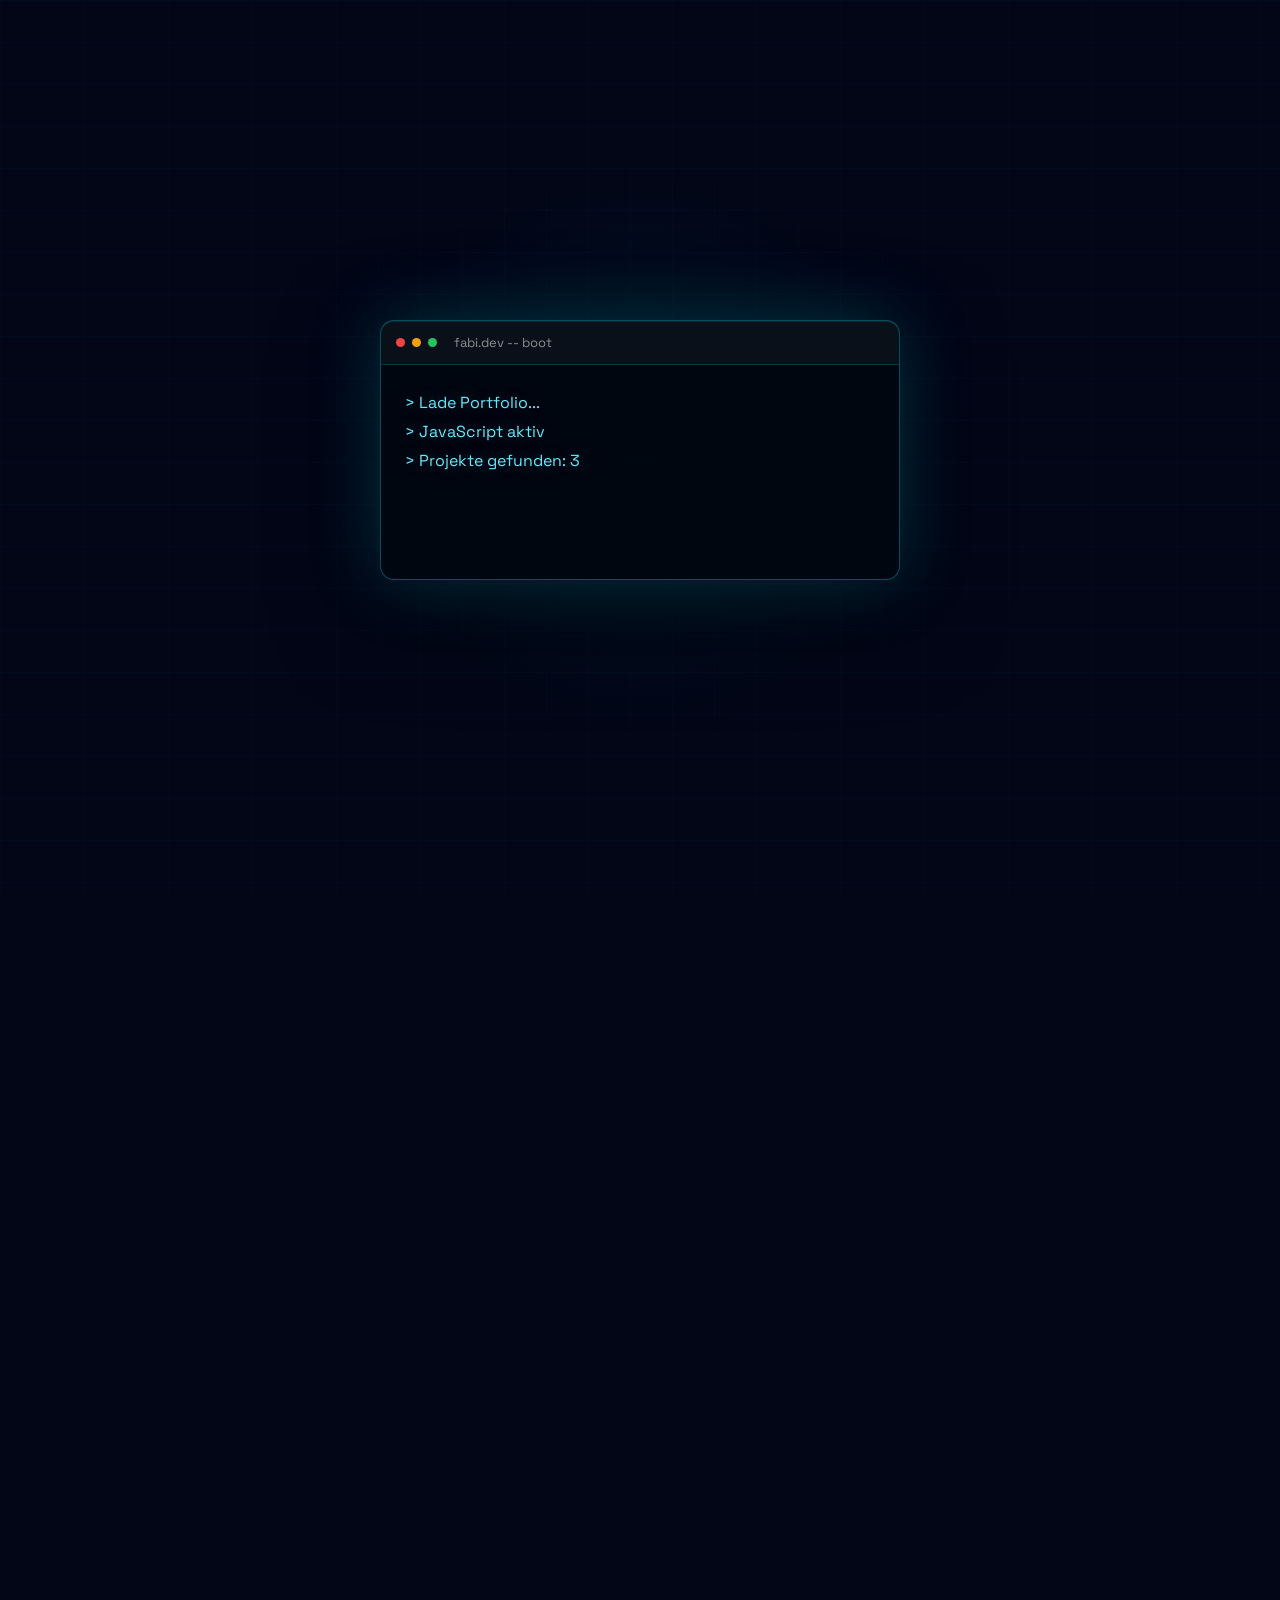
==== commit 83e68842: "add new Feature to the Page" ====
--- a/index.html
+++ b/index.html
@@ -13,18 +13,43 @@
     <title>&lt;Fabi.Dev&gt;</title>
   </head>
   <body>
+    <div class="loading-screen" id="loading-screen">
+      <div class="loading-window">
+        <div class="terminal-top">
+          <span></span>
+          <span></span>
+          <span></span>
+        </div>
+        <div class="loading-output" id="loading-output"></div>
+        <form class="terminal-command" id="terminal-command">
+          <label for="terminal-input">fabi.dev &gt;</label>
+          <input id="terminal-input" type="text" autocomplete="off" />
+        </form>
+      </div>
+    </div>
+
     <header class="site-header">
       <nav class="glass-nav">
         <ul class="nav-links">
           <li><a href="#home">Home</a></li>
-          <li><a href="#about">About</a></li>
-          <li><a href="#projects">Projects</a></li>
-          <li><a href="#contact">Contact</a></li>
+          <li><a href="#projects">Projekte</a></li>
+          <li><a href="#about">Über mich</a></li>
+          <li><a href="#contact">Kontakt</a></li>
         </ul>
+
       </nav>
     </header>
 
-    <section class="hero">
+    <div class="glow-panel">
+      <span>Glow</span>
+      <button class="glow-button is-active" data-glow="6, 182, 212" type="button">Cyan</button>
+      <button class="glow-button" data-glow="124, 58, 237" type="button">Purple</button>
+      <button class="glow-button" data-glow="239, 68, 68" type="button">Red</button>
+    </div>
+
+    <button class="scroll-top-button" type="button" aria-label="Nach oben scrollen">Top</button>
+
+    <section class="hero" id="home">
       <div class="hero-card">
         <p class="hero-label">Webentwicklung / JavaScript / Projekte</p>
         <h1>&lt;Fabi.Dev&gt;</h1>
@@ -32,6 +57,7 @@
           Ich lerne Webentwicklung, baue eigene Projekte und dokumentiere hier
           meinen Fortschritt.
         </p>
+
         <a class="hero-button" href="#projects">Projekte ansehen</a>
       </div>
     </section>
--- a/style.css
+++ b/style.css
@@ -14,6 +14,26 @@
   font-family: "Inter", sans-serif;
   background-color: #020617;
   color: white;
+}
+
+body.is-loading {
+  overflow: hidden;
+}
+
+body.is-loading .site-header,
+body.is-loading .glow-panel,
+body.is-loading .scroll-top-button,
+body.is-loading .hero,
+body.is-loading .projects,
+body.is-loading .about,
+body.is-loading .learning,
+body.is-loading .contact,
+body.is-loading .site-footer {
+  visibility: hidden;
+}
+
+body:not(.is-loading) .loading-screen {
+  pointer-events: none;
 }
 
 body::before {
@@ -36,6 +56,10 @@
     linear-gradient(90deg, rgba(124, 58, 237, 0.11) 1px, transparent 1px),
     linear-gradient(180deg, transparent, rgba(6, 182, 212, 0.035), transparent);
   background-size: 64px 64px, 64px 64px, 100% 240px;
+  background-position:
+    var(--grid-shift-x) var(--grid-shift-y),
+    var(--grid-shift-x) var(--grid-shift-y),
+    0 var(--grid-shift-y);
   box-shadow: inset 0 0 120px rgba(6, 182, 212, 0.08);
   mask-image: radial-gradient(circle at 50% 28%, black, transparent 78%);
   animation: gridMove 18s linear infinite;
@@ -76,6 +100,23 @@
 p {
     margin: 0;
 }
+
+
+:root {
+  --glow-color: 6, 182, 212;
+  --page-mouse-x: 50%;
+  --page-mouse-y: 50%;
+  --grid-shift-x: 0px;
+  --grid-shift-y: 0px;
+}
+
+body::before {
+  background:
+    radial-gradient(circle at 18% 10%, rgba(124, 58, 237, 0.14), transparent 28%),
+    radial-gradient(circle at 80% 34%, rgba(6, 182, 212, 0.1), transparent 30%),
+    #020617;
+}
+
 
 
 .hero {
@@ -91,9 +132,10 @@
   background-position: center;
   background-repeat: no-repeat;
   border: 1px solid rgba(255, 255, 255, 0.16);
-  box-shadow: 0 30px 100px rgba(6, 182, 212, 0.18);
+  box-shadow: 0 30px 100px rgba(var(--glow-color), 0.18);
   outline: 1px solid rgba(255, 255, 255, 0.08);
   outline-offset: -8px;
+  overflow: hidden;
 }
 
 .hero-card {
@@ -132,6 +174,149 @@
   line-height: 1.6;
 }
 
+.loading-screen {
+  position: fixed;
+  inset: 0;
+  z-index: 100;
+  display: grid;
+  place-items: center;
+  padding: 24px;
+  background: #020617;
+  opacity: 1;
+  transition: opacity 0.45s ease, visibility 0.45s ease;
+}
+
+.loading-screen::before {
+  position: absolute;
+  inset: 0;
+  background:
+    linear-gradient(rgba(6, 182, 212, 0.06) 1px, transparent 1px),
+    linear-gradient(90deg, rgba(6, 182, 212, 0.04) 1px, transparent 1px),
+    radial-gradient(circle at 50% 50%, rgba(var(--glow-color), 0.16), transparent 36%);
+  background-size: 42px 42px, 42px 42px, 100% 100%;
+  content: "";
+  opacity: 0.5;
+}
+
+.loading-screen.is-hidden {
+  visibility: hidden;
+  opacity: 0;
+}
+
+.loading-window {
+  position: relative;
+  z-index: 1;
+  width: min(520px, 100%);
+  min-height: 260px;
+  overflow: hidden;
+  border: 1px solid rgba(6, 182, 212, 0.42);
+  border-radius: 14px;
+  background: rgba(1, 7, 16, 0.96);
+  box-shadow:
+    inset 0 1px 0 rgba(255, 255, 255, 0.08),
+    0 0 70px rgba(var(--glow-color), 0.25),
+    0 30px 100px rgba(0, 0, 0, 0.65);
+}
+
+.terminal-top {
+  display: flex;
+  gap: 7px;
+  align-items: center;
+  padding: 13px 15px;
+  border-bottom: 1px solid rgba(6, 182, 212, 0.22);
+  background: rgba(255, 255, 255, 0.04);
+}
+
+.terminal-top::after {
+  margin-left: 10px;
+  color: rgba(255, 255, 255, 0.52);
+  font-family: "Space Grotesk", sans-serif;
+  font-size: 13px;
+  content: "fabi.dev -- boot";
+}
+
+.terminal-top span {
+  width: 9px;
+  height: 9px;
+  border-radius: 999px;
+  background: rgba(255, 255, 255, 0.25);
+}
+
+.terminal-top span:nth-child(1) {
+  background: #ef4444;
+}
+
+.terminal-top span:nth-child(2) {
+  background: #f59e0b;
+}
+
+.terminal-top span:nth-child(3) {
+  background: #22c55e;
+}
+
+.loading-output {
+  padding: 24px 24px 28px;
+  color: #67e8f9;
+  font-family: "Space Grotesk", sans-serif;
+  font-size: 16px;
+  line-height: 1.8;
+  text-shadow: 0 0 18px rgba(6, 182, 212, 0.34);
+}
+
+.terminal-line {
+  min-height: 23px;
+}
+
+.terminal-cursor {
+  display: inline-block;
+  width: 8px;
+  height: 16px;
+  margin-left: 3px;
+  background: #06b6d4;
+  animation: cursorBlink 0.8s infinite;
+  vertical-align: -2px;
+}
+
+.terminal-command {
+  display: none;
+  align-items: center;
+  gap: 8px;
+  padding: 0 24px 24px;
+  color: #67e8f9;
+  font-family: "Space Grotesk", sans-serif;
+  font-size: 16px;
+}
+
+.terminal-command.is-visible {
+  display: flex;
+}
+
+.terminal-command label {
+  flex: 0 0 auto;
+}
+
+.terminal-command input {
+  width: 100%;
+  border: 0;
+  outline: 0;
+  background: transparent;
+  color: #ffffff;
+  font: inherit;
+  caret-color: #06b6d4;
+}
+
+@keyframes cursorBlink {
+  0%,
+  45% {
+    opacity: 1;
+  }
+
+  46%,
+  100% {
+    opacity: 0;
+  }
+}
+
 .hero-button {
   display: inline-flex;
   margin-top: 32px;
@@ -142,7 +327,7 @@
   color: white;
   font-weight: 700;
   text-decoration: none;
-  box-shadow: 0 0 30px rgba(6, 182, 212, 0.18);
+  box-shadow: 0 0 30px rgba(var(--glow-color), 0.18);
 }
 
 .hero-button:hover {
@@ -151,8 +336,15 @@
 
 
 .site-header {
-  position: relative;
+  position: sticky;
+  top: 0;
+  z-index: 30;
   padding: 24px 48px;
+  pointer-events: none;
+}
+
+.glass-nav {
+  pointer-events: auto;
 }
 
 .brand {
@@ -190,7 +382,7 @@
     inset 0 1px 0 rgba(255, 255, 255, 0.16),
     inset 0 -18px 35px rgba(255, 255, 255, 0.035),
     0 18px 60px rgba(0, 0, 0, 0.35),
-    0 0 42px rgba(6, 182, 212, 0.22);
+    0 0 42px rgba(var(--glow-color), 0.22);
 }
 
 .glass-nav::before {
@@ -227,6 +419,90 @@
   box-shadow: inset 0 1px 0 rgba(255, 255, 255, 0.12);
 }
 
+.nav-links a.is-active {
+  color: white;
+  background: rgba(var(--glow-color), 0.18);
+  box-shadow:
+    inset 0 1px 0 rgba(255, 255, 255, 0.14),
+    0 0 24px rgba(var(--glow-color), 0.18);
+}
+
+.glow-panel {
+  position: fixed;
+  right: 24px;
+  bottom: 24px;
+  z-index: 20;
+  display: flex;
+  align-items: center;
+  gap: 6px;
+  padding: 8px;
+  border-radius: 999px;
+  background:
+    linear-gradient(rgba(2, 6, 23, 0.72), rgba(2, 6, 23, 0.72)) padding-box,
+    linear-gradient(90deg, rgba(124, 58, 237, 0.38), rgba(6, 182, 212, 0.38)) border-box;
+  border: 1px solid transparent;
+  backdrop-filter: blur(18px);
+  box-shadow: 0 18px 50px rgba(0, 0, 0, 0.32);
+}
+
+.glow-panel span {
+  padding: 0 8px;
+  color: rgba(255, 255, 255, 0.62);
+  font-size: 13px;
+  font-weight: 700;
+}
+
+.glow-button {
+  padding: 10px 12px;
+  border: 0;
+  border-radius: 999px;
+  background: rgba(255, 255, 255, 0.08);
+  color: rgba(255, 255, 255, 0.78);
+  cursor: pointer;
+  font-family: inherit;
+  font-size: 13px;
+  font-weight: 700;
+}
+
+.glow-button:hover,
+.glow-button.is-active {
+  color: white;
+  background: rgba(var(--glow-color), 0.18);
+}
+
+.scroll-top-button {
+  position: fixed;
+  right: 24px;
+  bottom: 86px;
+  z-index: 20;
+  width: 48px;
+  height: 48px;
+  border: 1px solid rgba(6, 182, 212, 0.32);
+  border-radius: 999px;
+  background: rgba(2, 6, 23, 0.72);
+  color: white;
+  cursor: pointer;
+  font-family: inherit;
+  font-size: 13px;
+  font-weight: 700;
+  opacity: 0;
+  pointer-events: none;
+  transform: translateY(12px);
+  transition: opacity 0.2s ease, transform 0.2s ease, background 0.2s ease;
+  backdrop-filter: blur(18px);
+  box-shadow: 0 18px 50px rgba(0, 0, 0, 0.32);
+}
+
+.scroll-top-button.is-visible {
+  opacity: 1;
+  pointer-events: auto;
+  transform: translateY(0);
+}
+
+.scroll-top-button:hover {
+  background: rgba(var(--glow-color), 0.18);
+}
+
 .projects {
   max-width: 1280px;
   margin: 120px auto 0;
@@ -285,6 +561,7 @@
   min-height: 360px;
   border-radius: 28px;
   perspective: 1000px;
+  box-shadow: 0 30px 100px rgba(var(--glow-color), 0.18);
 }
 
 .project-card-inner {
@@ -314,7 +591,7 @@
   box-shadow:
     inset 0 1px 0 rgba(255, 255, 255, 0.1),
     0 24px 70px rgba(0, 0, 0, 0.24),
-    0 0 28px rgba(6, 182, 212, 0.06);
+    0 0 28px rgba(var(--glow-color), 0.08);
   backface-visibility: hidden;
 }
 
@@ -444,6 +721,7 @@
   display: grid;
   grid-template-columns: repeat(2, 1fr);
   gap: 24px;
+  box-shadow: 0 30px 100px rgba(var(--glow-color), 0.18);
 }
 
 .learning-grid {
@@ -460,6 +738,7 @@
   border: 1px solid transparent;
   backdrop-filter: blur(18px);
   box-shadow: 0 24px 70px rgba(0, 0, 0, 0.2);
+
 }
 
 .info-card,
@@ -543,7 +822,7 @@
   color: white;
   font-weight: 700;
   text-decoration: none;
-  box-shadow: 0 0 26px rgba(6, 182, 212, 0.08);
+  box-shadow: 0 0 26px rgba(var(--glow-color), 0.08);
 }
 
 .contact-actions a:hover {
@@ -722,6 +1001,18 @@
     align-items: flex-start;
   }
 
+  .glow-panel {
+    right: 14px;
+    bottom: 14px;
+    max-width: calc(100vw - 28px);
+    overflow-x: auto;
+  }
+
+  .scroll-top-button {
+    right: 14px;
+    bottom: 76px;
+  }
+
   .footer-links {
     flex-wrap: wrap;
   }
